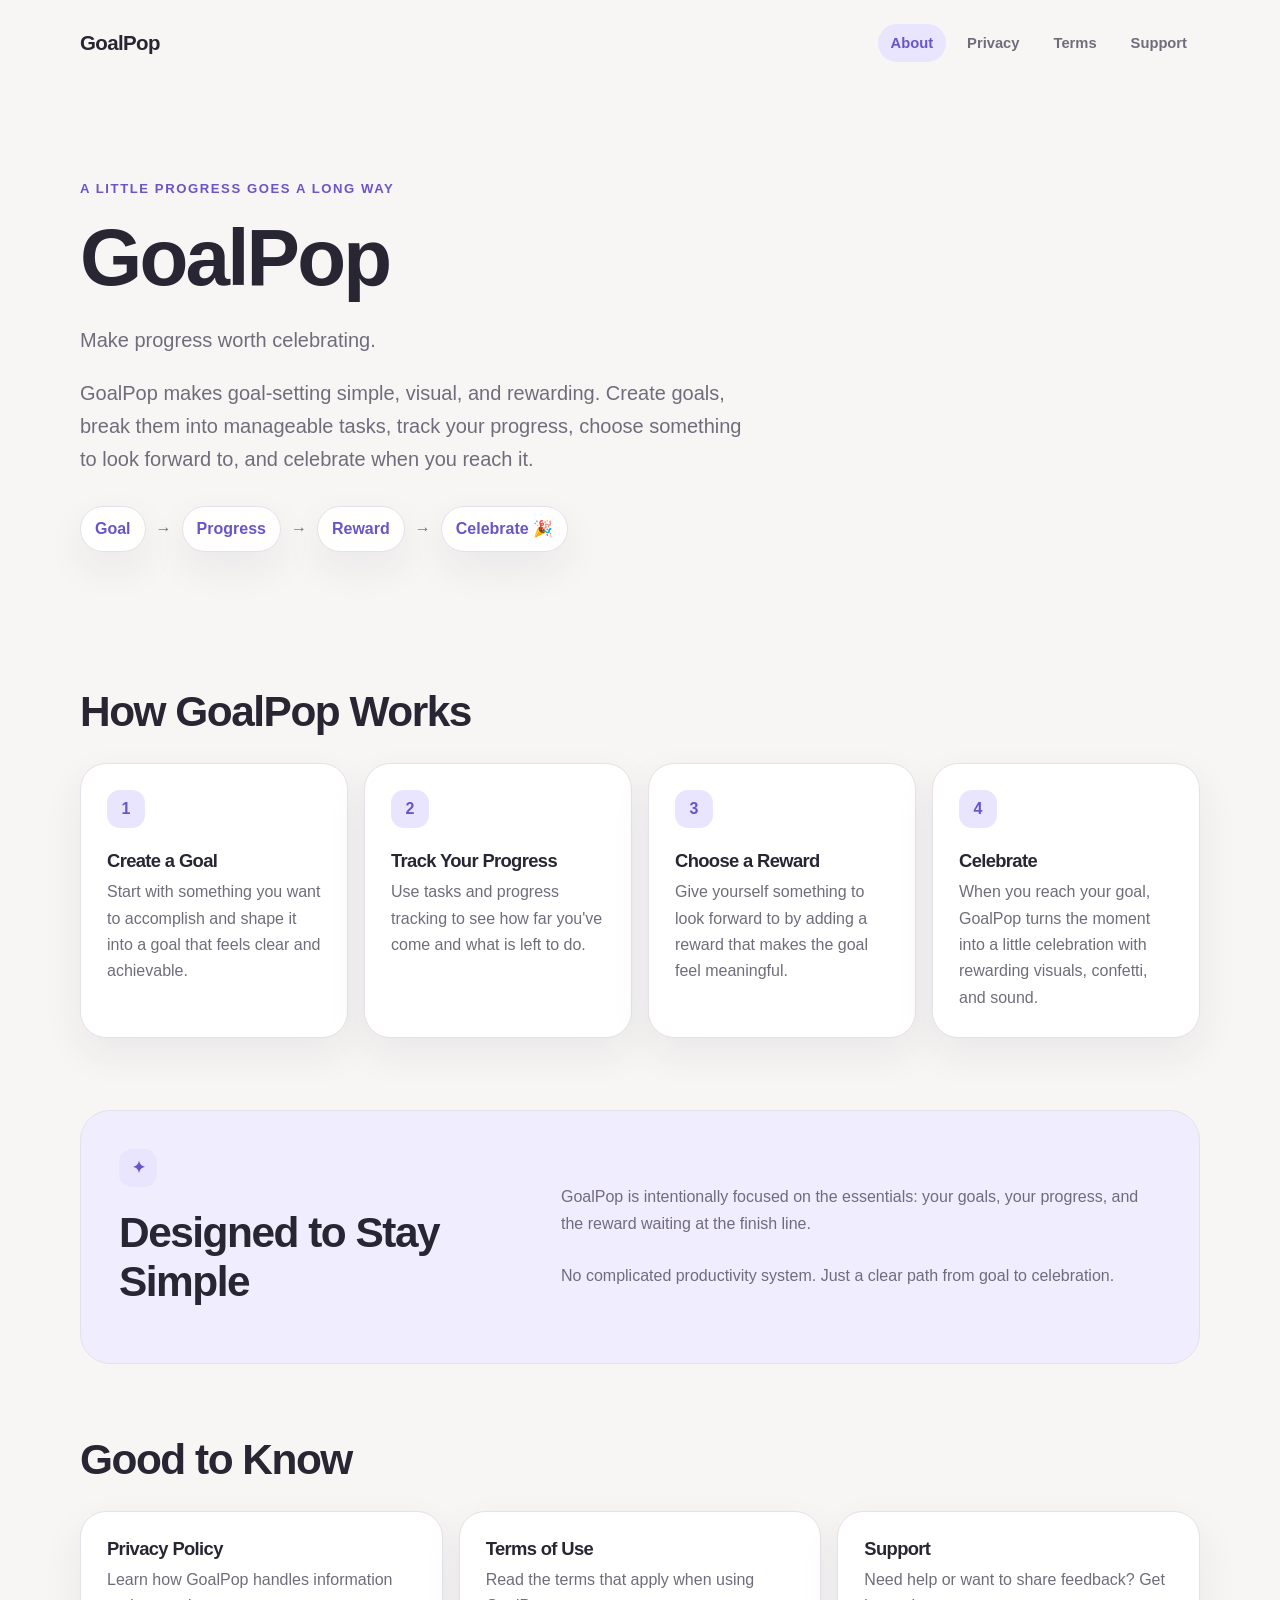
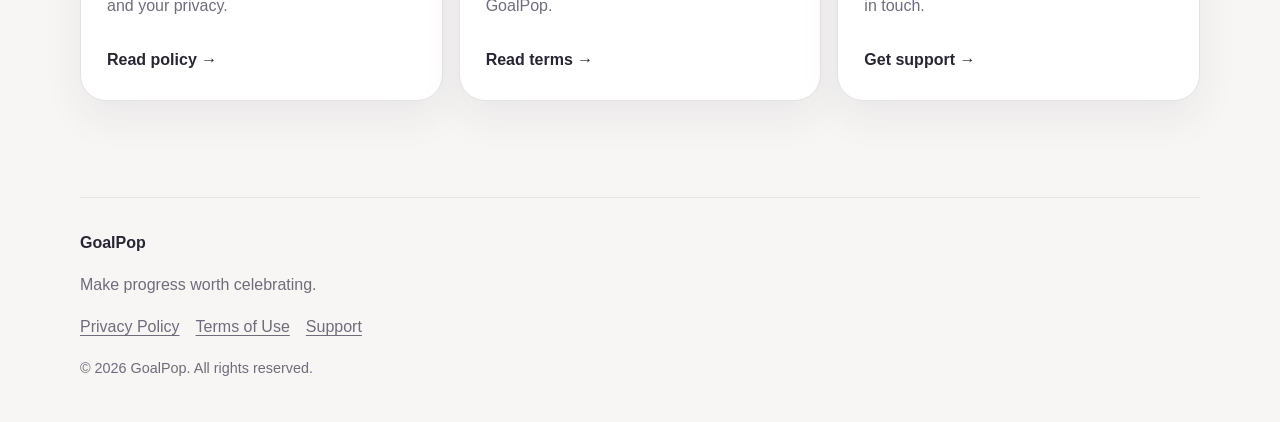
==== goalpop/index.html @ a8f923e1 "add goalpop" ====
<!doctype html>
<html lang="en">
<head>
  <meta charset="UTF-8">
  <meta name="viewport" content="width=device-width, initial-scale=1">
  <title>GoalPop — Make Progress Worth Celebrating</title>
  <meta name="description" content="GoalPop is a simple and rewarding way to create goals, track progress, choose rewards, and celebrate accomplishments.">
  <link rel="stylesheet" href="styles.css">
</head>
<body>
  <header class="site-header">
    <a class="brand" href="./">GoalPop</a>
    <nav class="nav" aria-label="Main navigation">
      <a href="./" aria-current="page">About</a><a href="privacy.html">Privacy</a><a href="terms.html">Terms</a><a href="support.html">Support</a>
    </nav>
  </header>
  <main class="container">
    <section class="hero" aria-labelledby="page-title">
      <div class="eyebrow">A little progress goes a long way</div>
      <h1 id="page-title">GoalPop</h1>
      <p class="lead">Make progress worth celebrating.</p>
      <p class="lead">GoalPop makes goal-setting simple, visual, and rewarding. Create goals, break them into manageable tasks, track your progress, choose something to look forward to, and celebrate when you reach it.</p>
      <div class="flow" aria-label="Goal, progress, reward, celebrate"><span>Goal</span><i aria-hidden="true">→</i><span>Progress</span><i aria-hidden="true">→</i><span>Reward</span><i aria-hidden="true">→</i><span>Celebrate 🎉</span></div>
    </section>
    <section class="section" aria-labelledby="how-title">
      <h2 id="how-title">How GoalPop Works</h2>
      <div class="grid">
        <article class="card"><div class="number">1</div><h3>Create a Goal</h3><p>Start with something you want to accomplish and shape it into a goal that feels clear and achievable.</p></article>
        <article class="card"><div class="number">2</div><h3>Track Your Progress</h3><p>Use tasks and progress tracking to see how far you've come and what is left to do.</p></article>
        <article class="card"><div class="number">3</div><h3>Choose a Reward</h3><p>Give yourself something to look forward to by adding a reward that makes the goal feel meaningful.</p></article>
        <article class="card"><div class="number">4</div><h3>Celebrate</h3><p>When you reach your goal, GoalPop turns the moment into a little celebration with rewarding visuals, confetti, and sound.</p></article>
      </div>
    </section>
    <section class="section simple-panel" aria-labelledby="simple-title">
      <div><div class="icon" aria-hidden="true">✦</div><h2 id="simple-title">Designed to Stay Simple</h2></div>
      <p>GoalPop is intentionally focused on the essentials: your goals, your progress, and the reward waiting at the finish line.<br><br>No complicated productivity system. Just a clear path from goal to celebration.</p>
    </section>
    <section class="section" aria-labelledby="links-title">
      <h2 id="links-title">Good to Know</h2>
      <div class="grid three">
        <a class="card link-card" href="privacy.html"><div><h3>Privacy Policy</h3><p>Learn how GoalPop handles information and your privacy.</p></div><span class="arrow">Read policy →</span></a>
        <a class="card link-card" href="terms.html"><div><h3>Terms of Use</h3><p>Read the terms that apply when using GoalPop.</p></div><span class="arrow">Read terms →</span></a>
        <a class="card link-card" href="support.html"><div><h3>Support</h3><p>Need help or want to share feedback? Get in touch.</p></div><span class="arrow">Get support →</span></a>
      </div>
    </section>
  </main>
  <footer class="site-footer"><p class="footer-brand">GoalPop</p><p>Make progress worth celebrating.</p><div class="footer-links"><a href="privacy.html">Privacy Policy</a><a href="terms.html">Terms of Use</a><a href="support.html">Support</a></div><p class="copyright">© 2026 GoalPop. All rights reserved.</p></footer>
</body>
</html>
---- goalpop/styles.css ----
:root {
  color-scheme: light;
  --background: #f7f6f4;
  --card-background: #ffffff;
  --soft-background: #f0edff;
  --primary-text: #292633;
  --secondary-text: #716c7b;
  --border: #e5e1e8;
  --accent: #8170df;
  --accent-strong: #6756c8;
  --accent-wash: #e9e5ff;
  --mint: #83cfbc;
  --shadow: 0 16px 40px rgba(52, 43, 81, .07);
}

@media (prefers-color-scheme: dark) {
  :root {
    color-scheme: dark;
    --background: #17161d;
    --card-background: #23212b;
    --soft-background: #2a2641;
    --primary-text: #f5f2fb;
    --secondary-text: #b7b2c2;
    --border: #3a3645;
    --accent: #a99cff;
    --accent-strong: #c2b8ff;
    --accent-wash: #352f5a;
    --mint: #86d6c1;
    --shadow: 0 18px 42px rgba(0, 0, 0, .2);
  }
}

* { box-sizing: border-box; }
html { scroll-behavior: smooth; }
body {
  margin: 0;
  background: var(--background);
  color: var(--primary-text);
  font-family: -apple-system, BlinkMacSystemFont, "SF Pro Display", "SF Pro Text", "Segoe UI", sans-serif;
  line-height: 1.65;
}
a { color: var(--accent-strong); text-underline-offset: 3px; }
a:hover { color: var(--accent); }
:focus-visible { outline: 3px solid var(--accent); outline-offset: 4px; border-radius: 8px; }

.site-header, .site-footer, .container { width: min(1120px, calc(100% - 40px)); margin-inline: auto; }
.site-header { display: flex; align-items: center; justify-content: space-between; gap: 24px; padding: 24px 0; }
.brand { color: var(--primary-text); font-size: 1.28rem; font-weight: 800; letter-spacing: -.03em; text-decoration: none; }
.nav { display: flex; flex-wrap: wrap; justify-content: flex-end; gap: 8px; }
.nav a { color: var(--secondary-text); padding: 7px 13px; border-radius: 999px; font-size: .92rem; font-weight: 650; text-decoration: none; }
.nav a:hover, .nav a[aria-current="page"] { color: var(--accent-strong); background: var(--accent-wash); }

main { padding: 48px 0 96px; }
.hero { max-width: 780px; padding: 44px 0 64px; }
.eyebrow { color: var(--accent-strong); font-size: .82rem; font-weight: 800; letter-spacing: .12em; text-transform: uppercase; }
h1, h2, h3 { line-height: 1.15; letter-spacing: -.035em; }
h1 { max-width: 760px; margin: 12px 0 20px; font-size: clamp(2.8rem, 7vw, 5rem); }
h2 { margin: 0 0 18px; font-size: clamp(1.8rem, 4vw, 2.65rem); }
h3 { margin: 0 0 8px; font-size: 1.15rem; }
.lead { max-width: 680px; color: var(--secondary-text); font-size: clamp(1.05rem, 2vw, 1.25rem); }
.flow { display: flex; flex-wrap: wrap; align-items: center; gap: 10px; margin-top: 30px; color: var(--accent-strong); font-weight: 750; }
.flow span { padding: 9px 14px; background: var(--card-background); border: 1px solid var(--border); border-radius: 999px; box-shadow: var(--shadow); }
.flow i { color: var(--secondary-text); font-style: normal; }
.section { margin-top: 72px; }
.section-intro { max-width: 650px; color: var(--secondary-text); }
.grid { display: grid; grid-template-columns: repeat(4, 1fr); gap: 16px; margin-top: 26px; }
.grid.three { grid-template-columns: repeat(3, 1fr); }
.card { background: var(--card-background); border: 1px solid var(--border); border-radius: 26px; padding: 26px; box-shadow: var(--shadow); }
.card p { margin: 0; color: var(--secondary-text); }
.number, .icon { display: grid; place-items: center; width: 38px; height: 38px; margin-bottom: 22px; border-radius: 13px; background: var(--accent-wash); color: var(--accent-strong); font-weight: 800; }
.simple-panel { display: grid; grid-template-columns: .8fr 1.2fr; gap: 42px; align-items: center; padding: 38px; background: var(--soft-background); border: 1px solid var(--border); border-radius: 30px; }
.simple-panel p { margin: 0; color: var(--secondary-text); }
.link-card { display: flex; min-height: 190px; flex-direction: column; justify-content: space-between; color: var(--primary-text); text-decoration: none; }
.link-card:hover { transform: translateY(-2px); box-shadow: 0 20px 46px rgba(52, 43, 81, .13); }
.link-card .arrow { margin-top: 22px; font-weight: 800; }

.legal { max-width: 820px; }
.legal .hero { padding-bottom: 40px; }
.legal h1 { font-size: clamp(2.5rem, 6vw, 4rem); }
.legal h2 { margin-top: 48px; font-size: 1.55rem; }
.legal p, .legal ul { color: var(--secondary-text); }
.legal ul { padding-left: 24px; }
.legal .contact { color: var(--primary-text); font-weight: 700; }
.support-hero { max-width: 720px; }
.support-contact { display: flex; flex-wrap: wrap; align-items: center; justify-content: space-between; gap: 24px; margin-top: 28px; }
.button { display: inline-flex; align-items: center; justify-content: center; min-height: 48px; padding: 0 20px; border-radius: 999px; background: var(--accent); color: #fff; font-weight: 750; text-decoration: none; }
.button:hover { background: var(--accent-strong); color: #fff; }
.faq { display: grid; gap: 14px; margin-top: 24px; }
.faq .card { padding: 22px 26px; }
.faq h3 { margin-bottom: 6px; }
.site-footer { border-top: 1px solid var(--border); padding: 32px 0 42px; color: var(--secondary-text); }
.footer-brand { margin: 0 0 4px; color: var(--primary-text); font-weight: 800; }
.footer-links { display: flex; flex-wrap: wrap; gap: 8px 16px; margin: 16px 0; }
.footer-links a { color: var(--secondary-text); }
.copyright { margin: 0; font-size: .9rem; }

@media (max-width: 820px) {
  .grid, .grid.three { grid-template-columns: repeat(2, 1fr); }
  .simple-panel { grid-template-columns: 1fr; gap: 18px; }
}
@media (max-width: 560px) {
  .site-header, .site-footer, .container { width: min(100% - 28px, 1120px); }
  .site-header { align-items: flex-start; flex-direction: column; padding: 18px 0; }
  .nav { justify-content: flex-start; margin-left: -8px; }
  main { padding-top: 22px; }
  .hero { padding: 26px 0 44px; }
  .grid, .grid.three { grid-template-columns: 1fr; }
  .card { border-radius: 22px; }
  .simple-panel { padding: 26px; border-radius: 24px; }
}
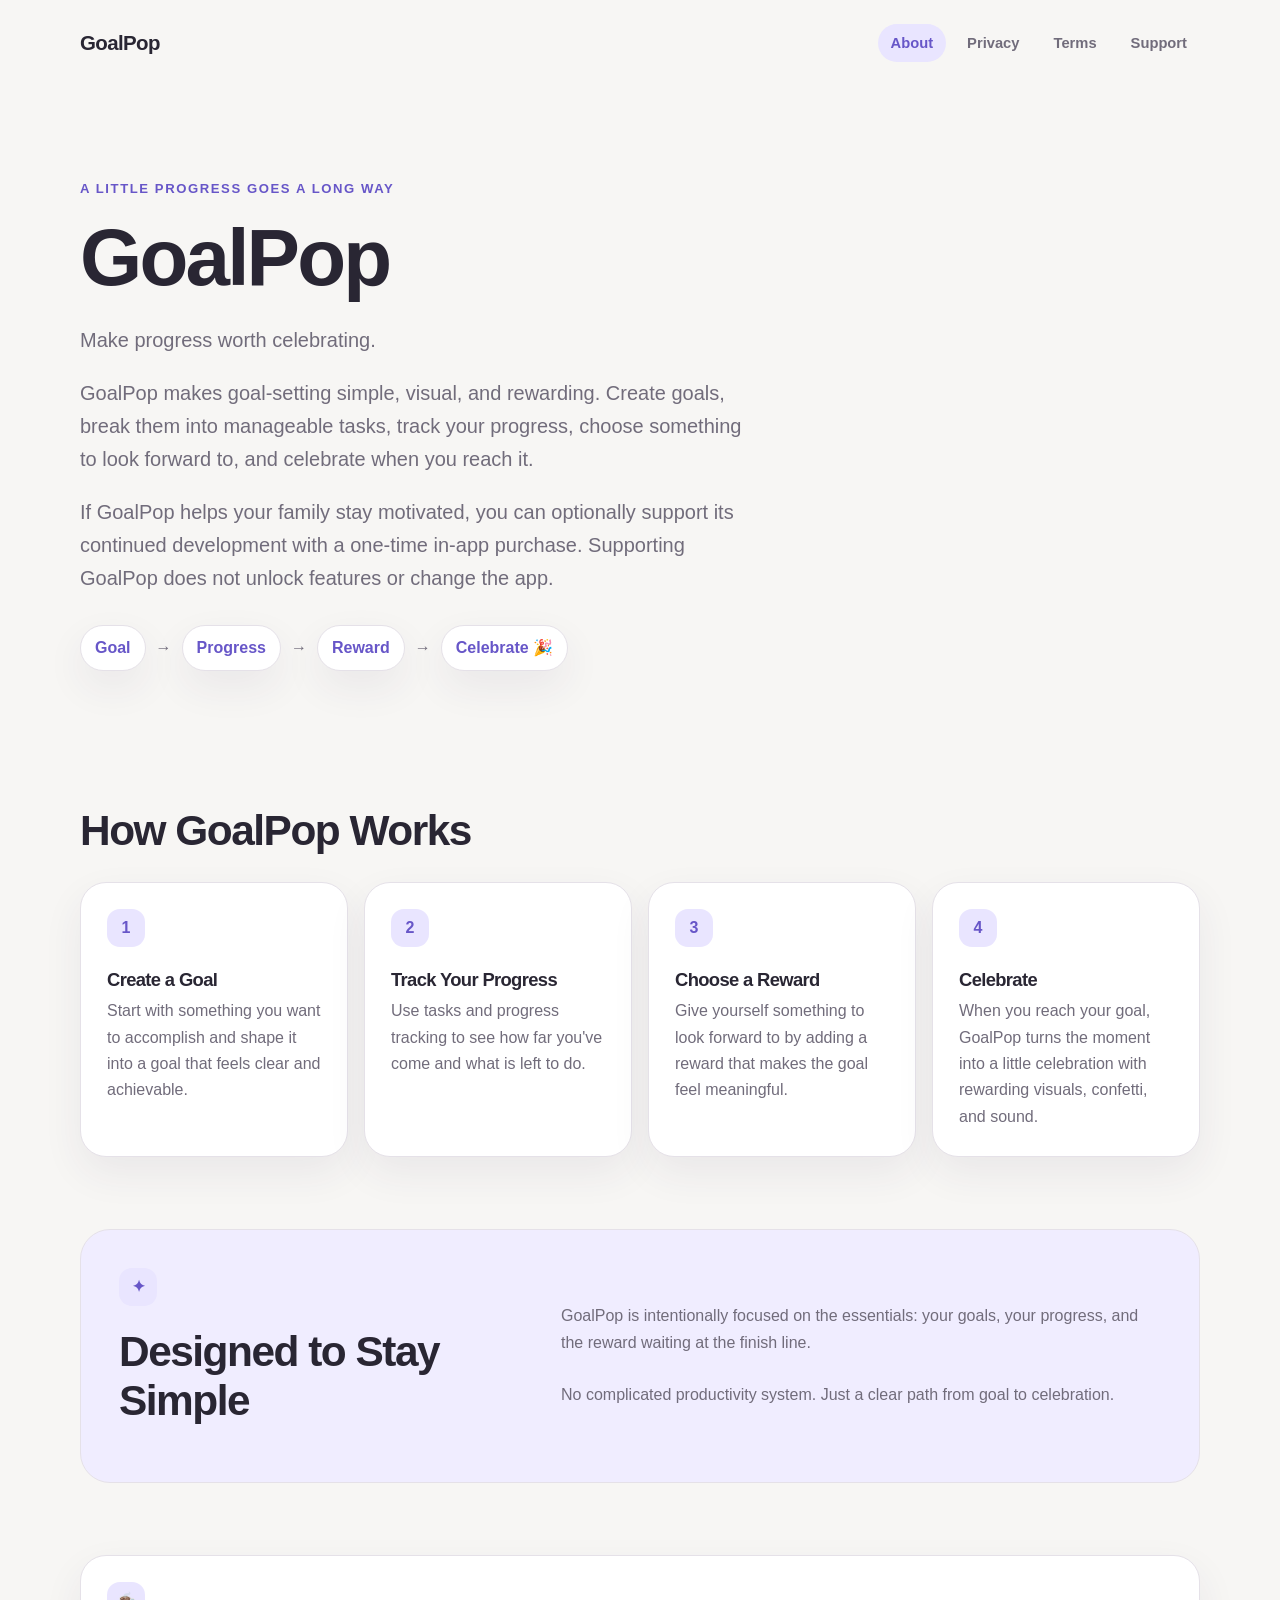
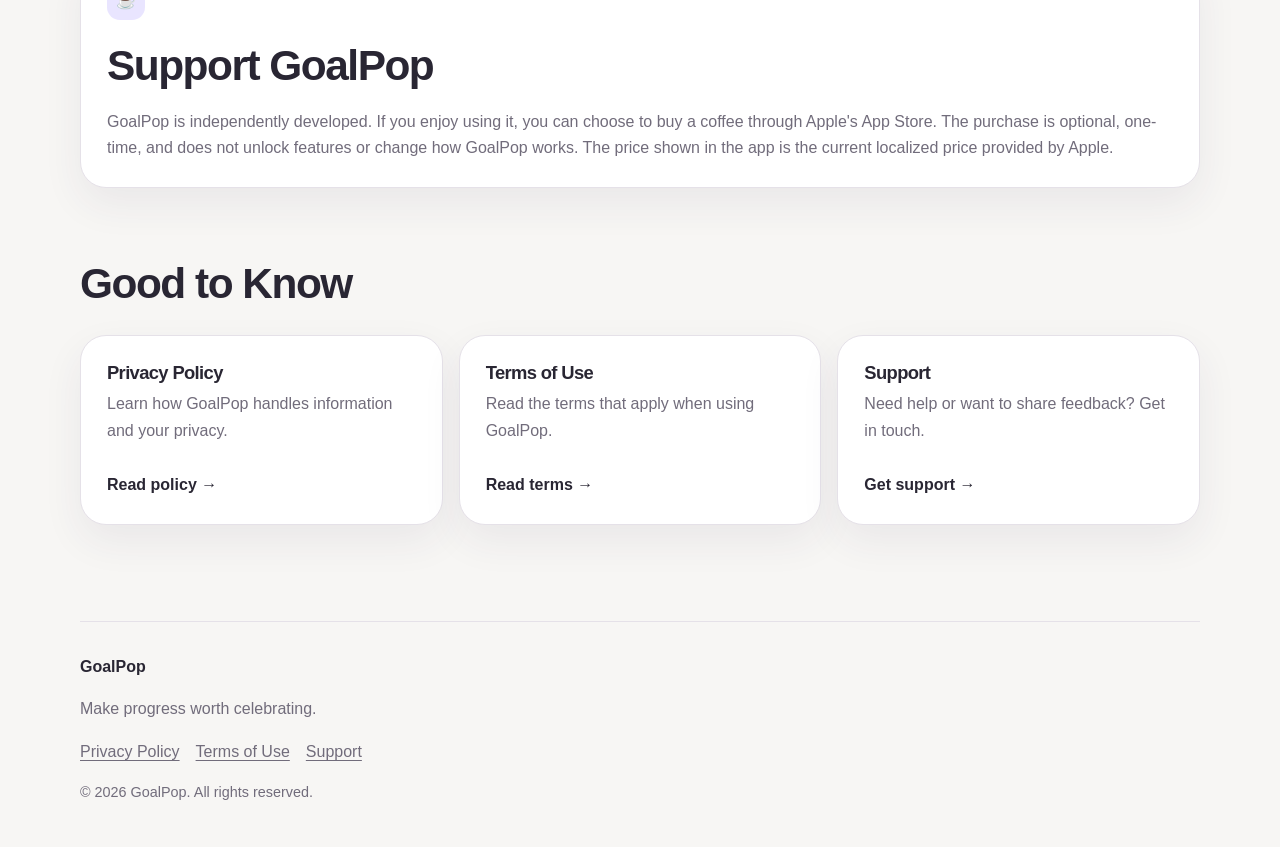
==== commit 454cd3c3: "Add files via upload" ====
--- a/goalpop/index.html
+++ b/goalpop/index.html
@@ -20,6 +20,7 @@
       <h1 id="page-title">GoalPop</h1>
       <p class="lead">Make progress worth celebrating.</p>
       <p class="lead">GoalPop makes goal-setting simple, visual, and rewarding. Create goals, break them into manageable tasks, track your progress, choose something to look forward to, and celebrate when you reach it.</p>
+      <p class="lead">If GoalPop helps your family stay motivated, you can optionally support its continued development with a one-time in-app purchase. Supporting GoalPop does not unlock features or change the app.</p>
       <div class="flow" aria-label="Goal, progress, reward, celebrate"><span>Goal</span><i aria-hidden="true">→</i><span>Progress</span><i aria-hidden="true">→</i><span>Reward</span><i aria-hidden="true">→</i><span>Celebrate 🎉</span></div>
     </section>
     <section class="section" aria-labelledby="how-title">
@@ -35,6 +36,11 @@
       <div><div class="icon" aria-hidden="true">✦</div><h2 id="simple-title">Designed to Stay Simple</h2></div>
       <p>GoalPop is intentionally focused on the essentials: your goals, your progress, and the reward waiting at the finish line.<br><br>No complicated productivity system. Just a clear path from goal to celebration.</p>
     </section>
+    <section class="section card" aria-labelledby="support-title">
+      <div class="icon" aria-hidden="true">☕</div>
+      <h2 id="support-title">Support GoalPop</h2>
+      <p>GoalPop is independently developed. If you enjoy using it, you can choose to buy a coffee through Apple's App Store. The purchase is optional, one-time, and does not unlock features or change how GoalPop works. The price shown in the app is the current localized price provided by Apple.</p>
+    </section>
     <section class="section" aria-labelledby="links-title">
       <h2 id="links-title">Good to Know</h2>
       <div class="grid three">
